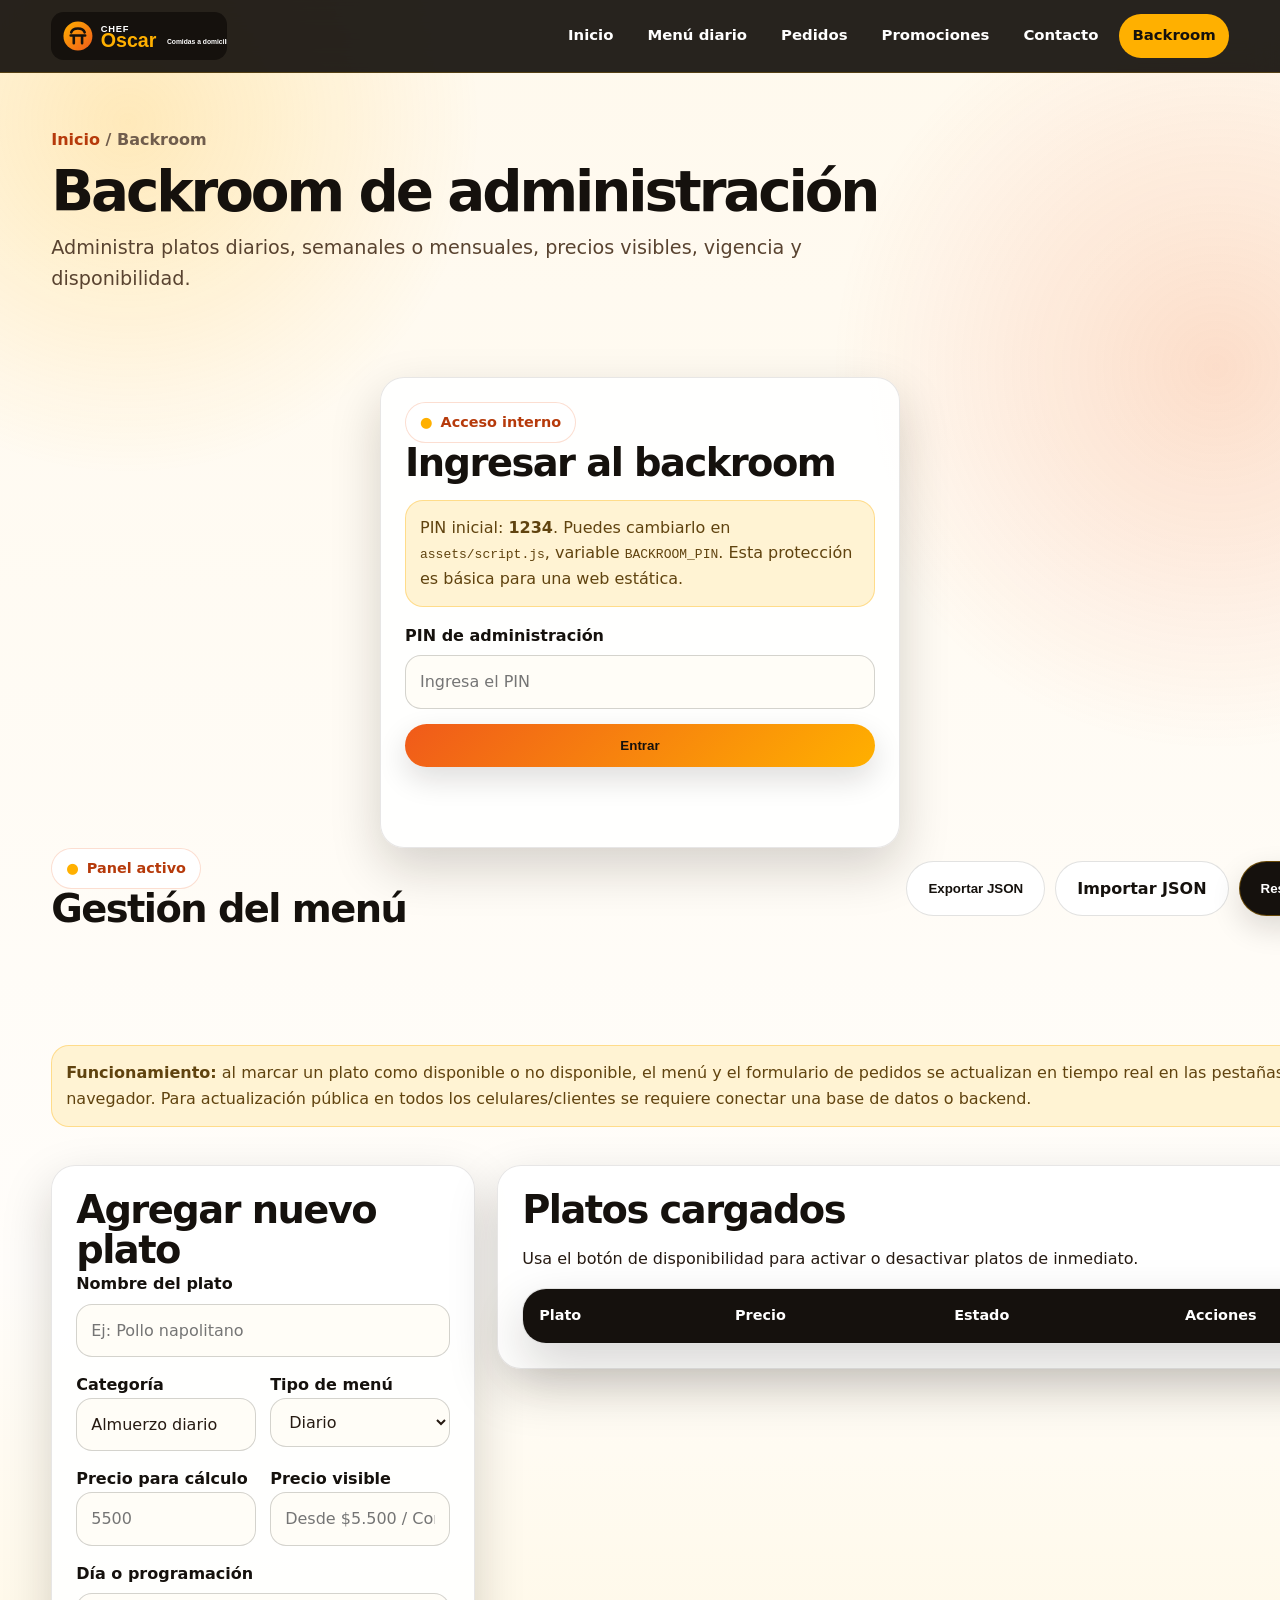
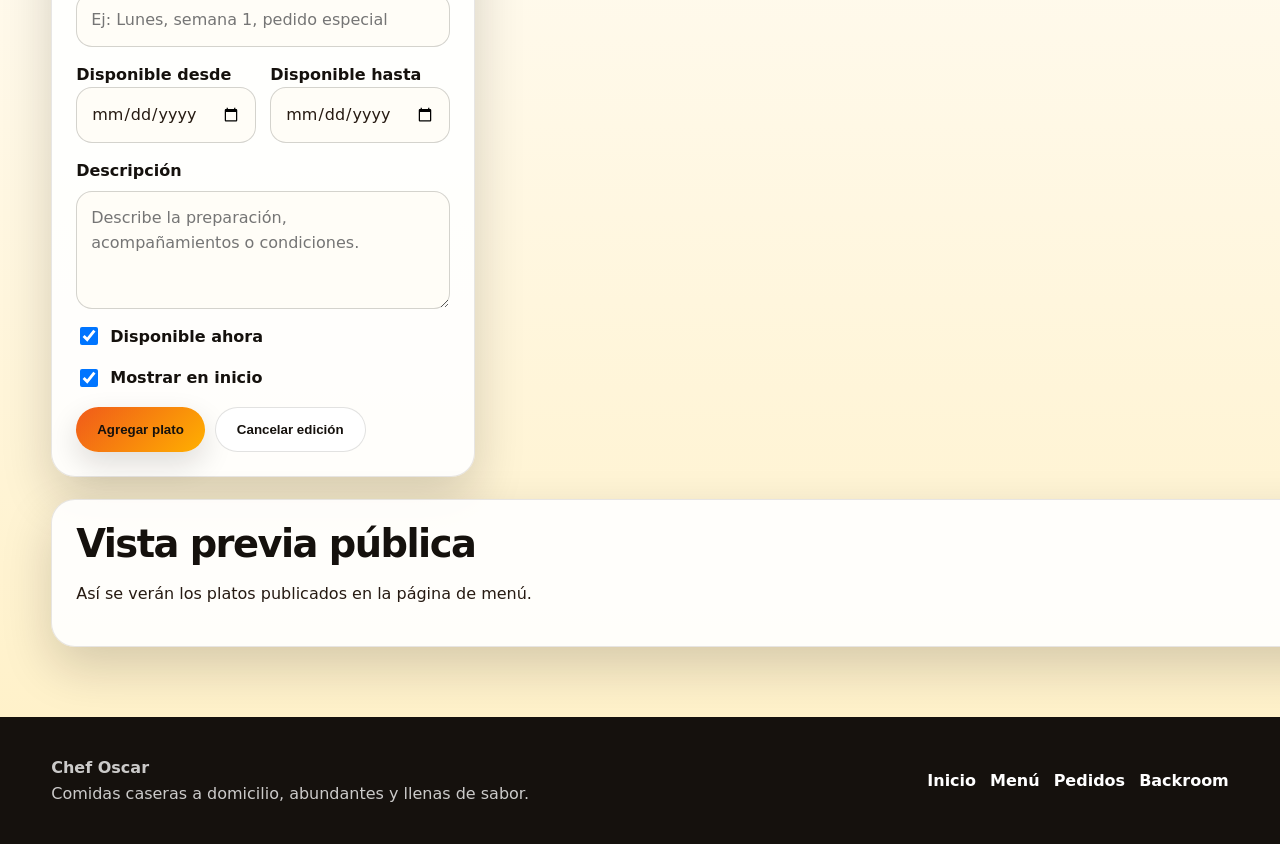
==== backroom.html @ 794a7e3a "version 2 de la página" ====
<!doctype html>
<html lang="es-CL">
<head>
  <meta charset="utf-8">
  <meta name="viewport" content="width=device-width, initial-scale=1">
  <title>Backroom | Chef Oscar</title>
  <meta name="description" content="Backroom de administración para modificar el menú de Chef Oscar.">
  <meta name="robots" content="noindex, nofollow">
  <meta name="theme-color" content="#15110d">
  <link rel="icon" href="assets/logo.svg" type="image/svg+xml">
  <link rel="stylesheet" href="assets/styles.css">
</head>
<body class="backroom-page">
<header class="topbar">
  <div class="container nav">
    <a class="logo" href="index.html" aria-label="Ir al inicio"><img src="assets/logo.svg" alt="Chef Oscar"></a>
    <button class="nav-toggle" type="button" aria-label="Abrir menú" data-menu-toggle>Menú</button>
    <nav class="menu" aria-label="Navegación principal" data-menu>
      <a href="index.html">Inicio</a>
      <a href="menu.html">Menú diario</a>
      <a href="pedidos.html">Pedidos</a>
      <a href="promociones.html">Promociones</a>
      <a href="contacto.html">Contacto</a>
      <a href="backroom.html" class="active">Backroom</a>
    </nav>
  </div>
</header>
<main>
  <section class="page-header"><div class="container"><div class="breadcrumb"><a href="index.html">Inicio</a> / Backroom</div><h1>Backroom de administración</h1><p class="lead">Administra platos diarios, semanales o mensuales, precios visibles, vigencia y disponibilidad.</p></div></section>
  <section class="admin-shell"><div class="container">
    <div class="admin-card admin-lock" id="adminLock">
      <span class="eyebrow">Acceso interno</span>
      <h2>Ingresar al backroom</h2>
      <p class="backroom-note">PIN inicial: <strong>1234</strong>. Puedes cambiarlo en <code>assets/script.js</code>, variable <code>BACKROOM_PIN</code>. Esta protección es básica para una web estática.</p>
      <div class="field"><label for="adminPin">PIN de administración</label><input id="adminPin" type="password" placeholder="Ingresa el PIN"></div>
      <button class="btn btn-primary full" type="button" id="unlockAdmin">Entrar</button>
      <p class="admin-message" id="adminLockMessage"></p>
    </div>

    <div class="admin-panel" id="adminPanel" hidden>
      <div class="admin-toolbar">
        <div><span class="eyebrow">Panel activo</span><h2>Gestión del menú</h2></div>
        <div class="admin-actions-main">
          <button class="btn btn-outline" type="button" id="exportMenu">Exportar JSON</button>
          <label class="btn btn-outline import-label">Importar JSON<input id="importMenu" type="file" accept="application/json" hidden></label>
          <button class="btn btn-soft" type="button" id="resetMenu">Restaurar inicial</button>
          <button class="btn btn-soft" type="button" id="logoutAdmin">Salir</button>
        </div>
      </div>
      <p class="admin-message" id="adminPanelMessage"></p>
      <p class="backroom-note"><strong>Funcionamiento:</strong> al marcar un plato como disponible o no disponible, el menú y el formulario de pedidos se actualizan en tiempo real en las pestañas abiertas del mismo navegador. Para actualización pública en todos los celulares/clientes se requiere conectar una base de datos o backend.</p>

      <div class="admin-grid">
        <form class="admin-card" id="dishForm">
          <h2 id="formTitle">Agregar nuevo plato</h2>
          <input type="hidden" name="id">
          <div class="field"><label for="name">Nombre del plato</label><input id="name" name="name" type="text" placeholder="Ej: Pollo napolitano"></div>
          <div class="field two"><div><label for="category">Categoría</label><input id="category" name="category" type="text" value="Almuerzo diario" placeholder="Almuerzo diario"></div><div><label for="period">Tipo de menú</label><select id="period" name="period"><option value="diario">Diario</option><option value="semanal">Semanal</option><option value="mensual">Mensual</option><option value="especial">Especial</option></select></div></div>
          <div class="field two"><div><label for="price">Precio para cálculo</label><input id="price" name="price" type="number" min="0" step="100" placeholder="5500"></div><div><label for="priceLabel">Precio visible</label><input id="priceLabel" name="priceLabel" type="text" placeholder="Desde $5.500 / Consultar"></div></div>
          <div class="field"><label for="day">Día o programación</label><input id="day" name="day" type="text" placeholder="Ej: Lunes, semana 1, pedido especial"></div>
          <div class="field two"><div><label for="validFrom">Disponible desde</label><input id="validFrom" name="validFrom" type="date"></div><div><label for="validTo">Disponible hasta</label><input id="validTo" name="validTo" type="date"></div></div>
          <div class="field"><label for="description">Descripción</label><textarea id="description" name="description" placeholder="Describe la preparación, acompañamientos o condiciones."></textarea></div>
          <div class="switch-row">
            <label class="checkline"><input id="available" name="available" type="checkbox" checked> Disponible ahora</label>
            <label class="checkline"><input id="featured" name="featured" type="checkbox" checked> Mostrar en inicio</label>
          </div>
          <div class="admin-actions-main">
            <button class="btn btn-primary" type="submit" id="saveDish">Agregar plato</button>
            <button class="btn btn-outline" type="button" id="cancelEdit" hidden>Cancelar edición</button>
          </div>
        </form>

        <div class="admin-card admin-table">
          <h2>Platos cargados</h2>
          <p>Usa el botón de disponibilidad para activar o desactivar platos de inmediato.</p>
          <div class="table-wrap"><table><thead><tr><th>Plato</th><th>Precio</th><th>Estado</th><th>Acciones</th></tr></thead><tbody id="adminDishList"></tbody></table></div>
        </div>
      </div>

      <div class="admin-card">
        <h2>Vista previa pública</h2>
        <p>Así se verán los platos publicados en la página de menú.</p>
        <div class="live-preview" id="adminLivePreview"></div>
      </div>
    </div>
  </div></section>
</main>
<footer class="footer">
  <div class="container footer-grid">
    <div>
      <strong>Chef Oscar</strong><br>
      Comidas caseras a domicilio, abundantes y llenas de sabor.
    </div>
    <div class="footer-links">
      <a href="index.html">Inicio</a>
      <a href="menu.html">Menú</a>
      <a href="pedidos.html">Pedidos</a>
      <a href="backroom.html">Backroom</a>
    </div>
  </div>
</footer>
<script src="assets/script.js"></script>
</body>
</html>
---- assets/styles.css ----
:root{
  --black:#15110d;
  --black-2:#241812;
  --brown:#5a351d;
  --wood:#7a431f;
  --orange:#f05a1a;
  --orange-dark:#b63a0b;
  --yellow:#ffb000;
  --yellow-soft:#ffe7a6;
  --cream:#fff3d3;
  --cream-2:#fff9ed;
  --green:#6f8f1f;
  --white:#ffffff;
  --text:#261a12;
  --muted:#705d4d;
  --shadow:0 20px 50px rgba(21,17,13,.18);
  --radius:24px;
}
*{box-sizing:border-box}
html{scroll-behavior:smooth}
body{
  margin:0;
  font-family:Inter, ui-sans-serif, system-ui, -apple-system, BlinkMacSystemFont, "Segoe UI", Arial, sans-serif;
  color:var(--text);
  background:
    radial-gradient(circle at 10% 5%, rgba(255,176,0,.22), transparent 22rem),
    radial-gradient(circle at 95% 15%, rgba(240,90,26,.18), transparent 24rem),
    linear-gradient(180deg,var(--cream-2),#fffdfa 52%,#fff0c4);
  line-height:1.6;
}
a{color:inherit;text-decoration:none}
img{max-width:100%;display:block}
.container{width:min(1180px,92%);margin-inline:auto}
.topbar{position:sticky;top:0;z-index:50;background:rgba(21,17,13,.92);backdrop-filter:blur(14px);border-bottom:1px solid rgba(255,176,0,.22)}
.nav{display:flex;align-items:center;justify-content:space-between;gap:18px;padding:12px 0}.logo img{width:176px;height:auto}.menu{display:flex;align-items:center;gap:8px;flex-wrap:wrap;justify-content:flex-end}.menu a{padding:10px 13px;border-radius:999px;color:#fff;font-weight:800;font-size:.93rem}.menu a:hover,.menu a.active{background:var(--yellow);color:var(--black)}.nav-toggle{display:none;border:1px solid rgba(255,255,255,.2);background:rgba(255,255,255,.08);color:#fff;border-radius:999px;padding:9px 14px;font-weight:900}
.btn{display:inline-flex;align-items:center;justify-content:center;gap:10px;border:0;border-radius:999px;padding:14px 21px;font-weight:900;cursor:pointer;transition:.2s ease;box-shadow:0 12px 30px rgba(21,17,13,.14)}.btn-primary{background:linear-gradient(135deg,var(--orange),var(--yellow));color:var(--black)}.btn-primary:hover{transform:translateY(-2px);filter:saturate(1.08)}.btn-soft{background:var(--black);color:white;border:1px solid rgba(255,176,0,.36)}.btn-soft:hover{background:#000;transform:translateY(-2px)}.btn-outline{background:white;color:var(--black);border:1px solid rgba(21,17,13,.12);box-shadow:none}.btn-outline:hover{background:var(--yellow-soft)}.full{width:100%}.spaced{margin-top:12px}
.hero{padding:72px 0 46px;position:relative;overflow:hidden}.hero-grid{display:grid;grid-template-columns:1.03fr .97fr;gap:38px;align-items:center}.hero-copy{position:relative;z-index:2}.eyebrow{display:inline-flex;align-items:center;gap:8px;border-radius:999px;background:#fff;border:1px solid rgba(240,90,26,.2);padding:8px 14px;color:var(--orange-dark);font-weight:900;font-size:.9rem}.eyebrow:before{content:"●";color:var(--yellow)}.eyebrow.dark{background:rgba(255,176,0,.12);border-color:rgba(255,176,0,.22);color:var(--yellow)}h1{font-size:clamp(2.5rem,5vw,5.4rem);line-height:.98;margin:18px 0 18px;letter-spacing:-.055em;color:var(--black)}h1 span{color:var(--orange)}h2{font-size:clamp(2rem,3vw,3.2rem);line-height:1.06;margin:0;color:var(--black);letter-spacing:-.04em}.lead{font-size:clamp(1.05rem,1.5vw,1.24rem);color:#594330;max-width:68ch;margin:0 0 26px}.hero-actions{display:flex;gap:12px;flex-wrap:wrap;margin-top:25px}.mini-stats{display:grid;grid-template-columns:repeat(3,1fr);gap:12px;margin-top:30px}.stat{background:rgba(255,255,255,.78);border:1px solid rgba(240,90,26,.16);border-radius:20px;padding:15px;box-shadow:var(--shadow)}.stat strong{display:block;color:var(--black);font-size:1.35rem}.stat span{font-size:.9rem;color:var(--muted)}.hero-card{background:linear-gradient(135deg,#1c1410,#3a2114);border:1px solid rgba(255,176,0,.24);border-radius:34px;padding:18px;box-shadow:var(--shadow);position:relative;overflow:hidden}.hero-card:before{content:"";position:absolute;inset:auto -80px -80px auto;width:220px;height:220px;border-radius:50%;background:rgba(255,176,0,.20)}.hero-card img{border-radius:26px;aspect-ratio:4/5;object-fit:cover;width:100%;position:relative}.card-caption{position:relative;display:flex;justify-content:space-between;gap:12px;align-items:center;margin-top:14px;background:rgba(255,255,255,.08);border:1px solid rgba(255,255,255,.12);border-radius:20px;padding:14px 16px;color:white}.card-caption small{color:rgba(255,255,255,.72)}
.section{padding:64px 0}.section-dark{background:linear-gradient(135deg,var(--black),#2a1810 70%,#3c210f);color:white;box-shadow:inset 0 1px 0 rgba(255,255,255,.06), inset 0 -1px 0 rgba(255,255,255,.06)}.section-title{display:flex;justify-content:space-between;align-items:end;gap:20px;margin-bottom:26px}.section-title p{margin:0;color:var(--muted);max-width:58ch}.section-title.light h2{color:white}.section-title.light p{color:rgba(255,255,255,.72)}.grid{display:grid;gap:18px}.grid-3{grid-template-columns:repeat(3,1fr)}.grid-2{grid-template-columns:repeat(2,1fr)}
.food-card,.info-card,.form-card,.quote-result,.note-card{background:rgba(255,255,255,.86);border:1px solid rgba(21,17,13,.1);border-radius:var(--radius);box-shadow:var(--shadow)}.section-dark .food-card{background:rgba(255,255,255,.08);border-color:rgba(255,255,255,.14);color:white;box-shadow:none}.food-card{padding:22px;display:flex;flex-direction:column;min-height:230px}.food-top{display:flex;justify-content:space-between;gap:10px;align-items:center;margin-bottom:16px}.food-top span{background:var(--yellow);color:var(--black);border-radius:999px;padding:7px 10px;font-size:.8rem;font-weight:900}.food-top strong{color:var(--orange);font-size:.98rem}.section-dark .food-top strong{color:var(--yellow)}.food-card h3{margin:0 0 9px;font-size:1.45rem;color:inherit}.food-card p{margin:0 0 18px;color:var(--muted)}.section-dark .food-card p{color:rgba(255,255,255,.72)}.food-actions{display:flex;justify-content:space-between;gap:10px;align-items:center;margin-top:auto;padding-top:16px;border-top:1px solid rgba(21,17,13,.1);font-size:.9rem;color:var(--muted)}.section-dark .food-actions{border-top-color:rgba(255,255,255,.14);color:rgba(255,255,255,.66)}.mini-link{font-weight:900;color:var(--orange)}.section-dark .mini-link{color:var(--yellow)}
.feature-grid{display:grid;grid-template-columns:.9fr 1.1fr;gap:34px;align-items:center}.promo-card{background:white;border:1px solid rgba(21,17,13,.12);border-radius:30px;padding:14px;box-shadow:var(--shadow);overflow:hidden}.promo-card img{border-radius:22px;aspect-ratio:4/4.6;object-fit:cover;width:100%}.promo-card h3{margin:14px 6px 6px;color:var(--black)}.promo-card p{margin:0 6px 10px;color:var(--muted)}.image-promo{background:linear-gradient(135deg,#1f1410,#3d2314)}.feature-copy p{color:var(--muted);font-size:1.05rem}.benefit-list{display:grid;gap:12px;margin-top:24px}.benefit-list div{display:flex;gap:12px;align-items:start;background:white;border:1px solid rgba(21,17,13,.1);border-radius:18px;padding:14px}.benefit-list b{background:var(--yellow);color:var(--black);border-radius:999px;min-width:42px;height:42px;display:grid;place-items:center}.benefit-list span{color:var(--muted)}
.wide-band{background:linear-gradient(135deg,var(--black),#3b2012);color:white;border-radius:34px;padding:34px;box-shadow:var(--shadow);position:relative;overflow:hidden}.wide-band:before{content:"";position:absolute;width:240px;height:240px;background:rgba(255,176,0,.16);border-radius:50%;right:-60px;top:-90px}.wide-band h2,.wide-band p,.wide-band .steps{position:relative}.wide-band h2{color:white;margin:0 0 12px}.wide-band p{margin:0;color:rgba(255,255,255,.78);max-width:70ch}.steps{display:grid;grid-template-columns:repeat(4,1fr);gap:16px;margin-top:24px}.step{background:rgba(255,255,255,.1);border:1px solid rgba(255,255,255,.14);border-radius:20px;padding:18px}.step b{display:flex;width:38px;height:38px;background:var(--yellow);color:var(--black);border-radius:50%;align-items:center;justify-content:center;margin-bottom:10px}.step strong{display:block;color:white}.step span{color:rgba(255,255,255,.74);font-size:.93rem}
.page-header{padding:54px 0 22px}.page-header h1{font-size:clamp(2.35rem,4.4vw,4.8rem);margin:12px 0 14px}.breadcrumb{color:var(--muted);font-weight:800}.breadcrumb a{color:var(--orange-dark)}.table-wrap{overflow:auto;border-radius:24px;border:1px solid rgba(21,17,13,.12);background:white;box-shadow:var(--shadow)}table{width:100%;border-collapse:collapse;min-width:780px}th,td{text-align:left;padding:15px 16px;border-bottom:1px solid rgba(21,17,13,.08)}th{background:var(--black);color:white;font-size:.9rem}td{color:#3c2a1d}tr:hover td{background:#fff7e6}.note-card{padding:28px}.note-card p{color:var(--muted);margin-bottom:0}.form-layout{display:grid;grid-template-columns:1fr .8fr;gap:22px;align-items:start}.form-card{padding:24px}.field{display:grid;gap:7px;margin-bottom:15px}.field.two{grid-template-columns:1fr 1fr;gap:14px}.field label{font-weight:900;color:var(--black)}.field input,.field select,.field textarea{width:100%;border:1px solid rgba(21,17,13,.18);border-radius:16px;padding:13px 14px;font:inherit;background:#fffdf7;color:var(--text);outline:none}.field textarea{min-height:118px;resize:vertical}.field input:focus,.field select:focus,.field textarea:focus{border-color:var(--orange);box-shadow:0 0 0 4px rgba(255,176,0,.22)}.form-help{font-size:.9rem;color:var(--muted);margin-bottom:0}.quote-result{padding:24px;position:sticky;top:96px}.quote-result strong{display:block;font-size:2.4rem;color:var(--black);margin:12px 0}.quote-result p{color:var(--muted)}.notice{background:#fff3d3;border:1px solid rgba(255,176,0,.35);border-radius:18px;padding:14px;color:#60430f}.promo-grid{display:grid;grid-template-columns:repeat(2,1fr);gap:22px}.contact-list{display:grid;gap:12px}.contact-item{display:flex;gap:12px;background:rgba(255,255,255,.86);border:1px solid rgba(21,17,13,.1);border-radius:20px;padding:16px;box-shadow:0 12px 28px rgba(21,17,13,.08)}.contact-item b{color:var(--black)}.icon{width:42px;height:42px;border-radius:14px;display:grid;place-items:center;background:var(--yellow-soft);font-size:1.2rem;flex:0 0 auto}.detail-card{padding:22px}.detail-card h3{margin:0 0 10px;color:var(--black)}.detail-card p{margin:0;color:var(--muted)}
.footer{padding:38px 0;background:var(--black);color:rgba(255,255,255,.78);margin-top:56px}.footer-grid{display:grid;grid-template-columns:1.1fr .9fr;gap:24px;align-items:center}.footer a{color:white;font-weight:900}.footer-links{display:flex;gap:14px;justify-content:flex-end;flex-wrap:wrap}.floating-whatsapp{position:fixed;right:18px;bottom:18px;z-index:60;background:#25d366;color:#08220f;border-radius:999px;padding:13px 17px;font-weight:950;box-shadow:0 16px 36px rgba(21,17,13,.26)}.floating-whatsapp:hover{filter:saturate(1.08);transform:translateY(-1px)}
@media (max-width:930px){.hero-grid,.feature-grid,.form-layout,.grid-2,.footer-grid{grid-template-columns:1fr}.grid-3,.promo-grid{grid-template-columns:1fr 1fr}.steps{grid-template-columns:1fr 1fr}.section-title{align-items:start;flex-direction:column}.mini-stats{grid-template-columns:1fr 1fr}.quote-result{position:static}.menu{display:none;width:100%;flex-direction:column;align-items:stretch;padding-top:10px}.menu.open{display:flex}.menu a{text-align:center;background:rgba(255,255,255,.06)}.nav{align-items:flex-start;flex-wrap:wrap}.nav-toggle{display:inline-flex}.hero{padding-top:44px}.hero-card img{aspect-ratio:4/4.4}}
@media (max-width:640px){.grid-3,.promo-grid,.steps,.mini-stats,.field.two{grid-template-columns:1fr}.hero-actions{flex-direction:column}.btn{width:100%}.logo img{width:150px}.floating-whatsapp{left:14px;right:14px;text-align:center;justify-content:center}.page-header{padding-top:34px}.section{padding:46px 0}.hero-card{padding:12px}.card-caption{flex-direction:column;align-items:flex-start}h1{font-size:clamp(2.2rem,15vw,3.4rem)}}


.status-line{display:flex;justify-content:space-between;align-items:center;gap:12px;margin:-6px 0 14px}.status-line small{color:var(--muted);font-weight:800}.section-dark .status-line small{color:rgba(255,255,255,.68)}.status-pill{display:inline-flex;align-items:center;justify-content:center;border-radius:999px;padding:6px 10px;font-size:.78rem;font-weight:950;white-space:nowrap}.status-pill.on{background:#d7f7df;color:#165b28}.status-pill.off{background:#ffe0d8;color:#93270f}.food-card.unavailable{opacity:.68;filter:grayscale(.12)}.row-muted td{color:#897868}.empty-state{grid-column:1/-1;background:rgba(255,255,255,.86);border:1px dashed rgba(21,17,13,.18);border-radius:22px;padding:24px;text-align:center;color:var(--muted);font-weight:900}.admin-shell{padding:34px 0 70px}.admin-lock{max-width:520px;margin:0 auto}.admin-panel{display:grid;gap:22px}.admin-toolbar{display:flex;gap:12px;justify-content:space-between;align-items:center;flex-wrap:wrap}.admin-message{min-height:24px;font-weight:900}.admin-message.ok{color:#165b28}.admin-message.error{color:#93270f}.admin-card{background:rgba(255,255,255,.9);border:1px solid rgba(21,17,13,.1);border-radius:var(--radius);box-shadow:var(--shadow);padding:24px}.admin-grid{display:grid;grid-template-columns:1fr 1.25fr;gap:22px;align-items:start}.admin-table table{min-width:920px}.admin-actions{display:flex;gap:8px;flex-wrap:wrap}.btn-table{border:0;border-radius:999px;padding:9px 11px;font-weight:950;cursor:pointer;background:var(--black);color:white}.btn-table.success{background:#1b7f3b}.btn-table.danger{background:#b33118}.btn-table:hover{filter:saturate(1.08);transform:translateY(-1px)}.switch-row{display:flex;gap:16px;flex-wrap:wrap;margin:12px 0 16px}.checkline{display:flex;align-items:center;gap:9px;font-weight:900;color:var(--black)}.checkline input{width:18px;height:18px}.admin-actions-main{display:flex;gap:10px;flex-wrap:wrap}.import-label{cursor:pointer}.live-preview{display:grid;grid-template-columns:repeat(3,1fr);gap:16px}.backroom-note{background:#fff3d3;border:1px solid rgba(255,176,0,.35);border-radius:18px;padding:14px;color:#60430f}.backroom-page .footer{margin-top:0}@media (max-width:930px){.admin-grid{grid-template-columns:1fr}.live-preview{grid-template-columns:1fr 1fr}}@media (max-width:640px){.live-preview{grid-template-columns:1fr}.admin-actions-main,.admin-toolbar{align-items:stretch;flex-direction:column}.admin-actions-main .btn,.admin-toolbar .btn{width:100%}}
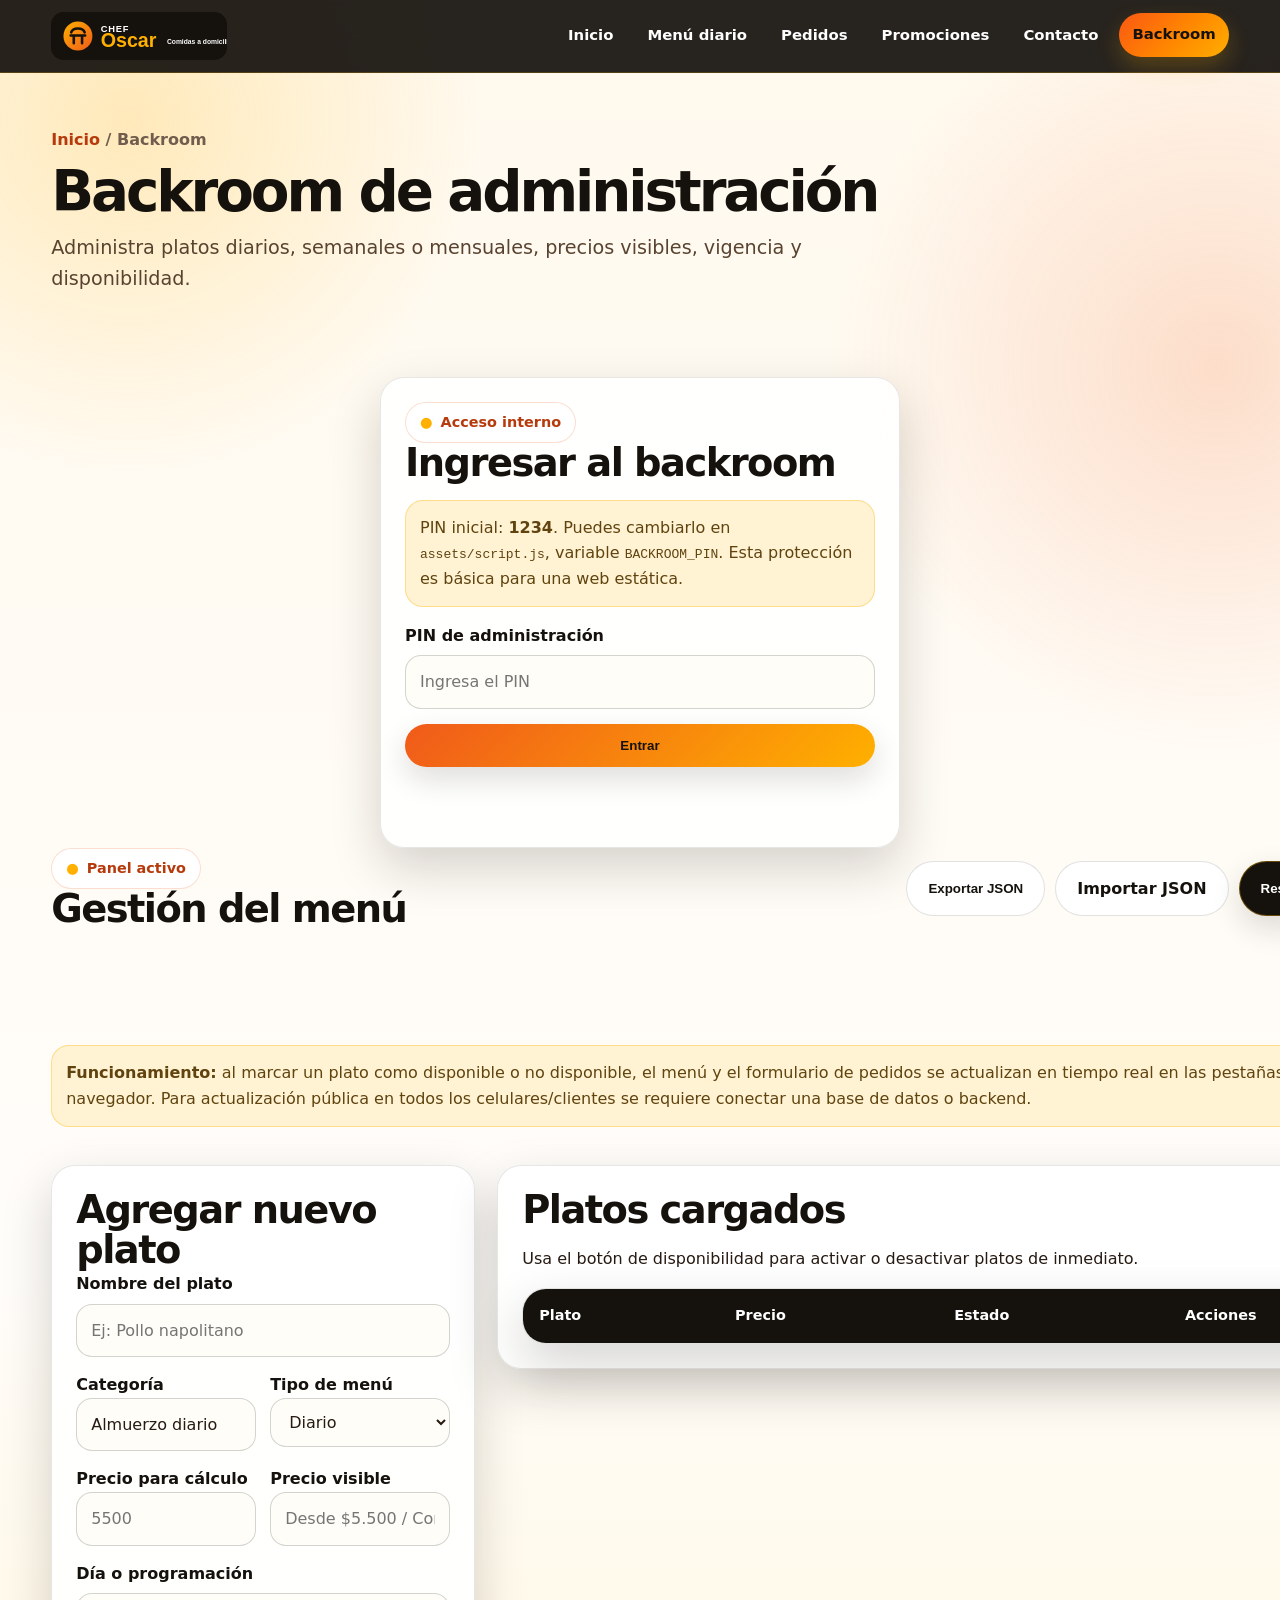
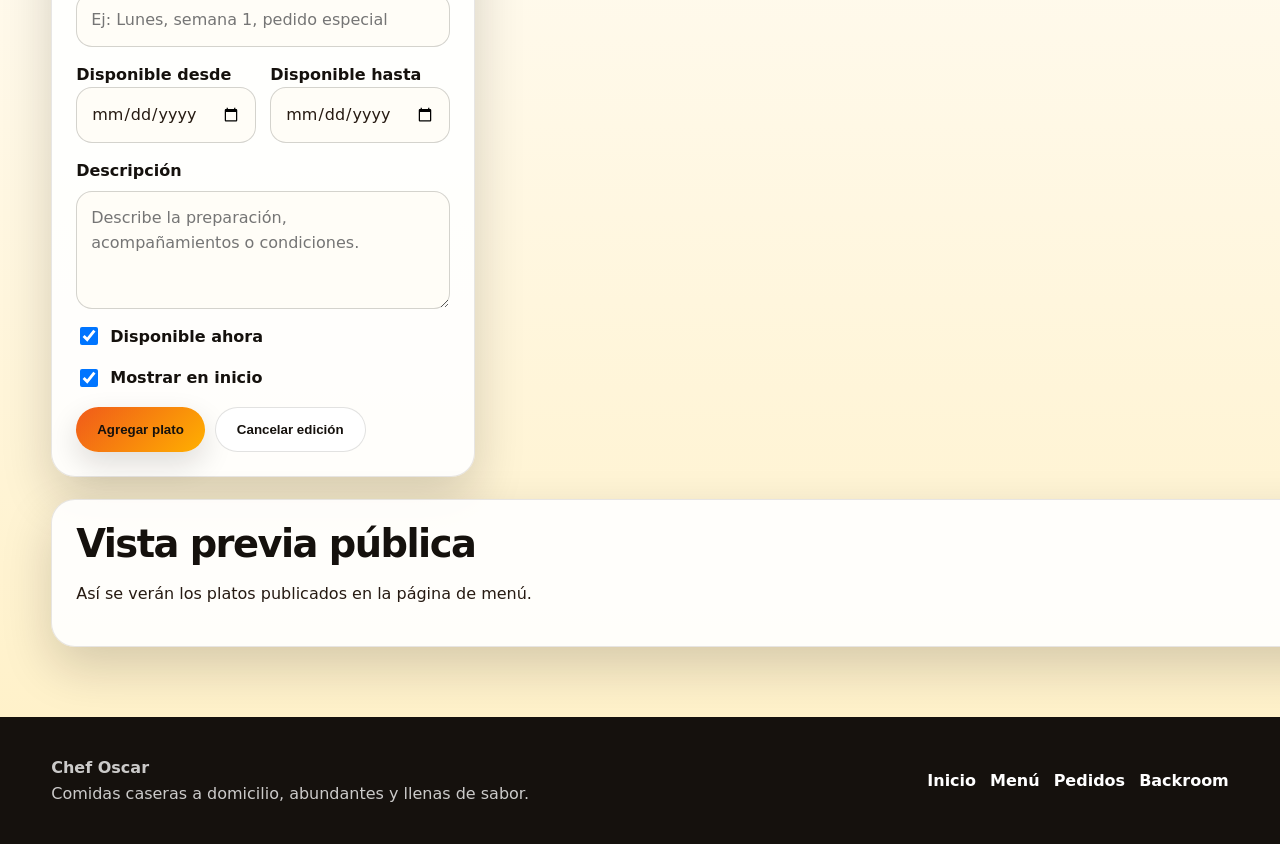
==== commit aeb5951c: "se incorpora boton de backroom" ====
--- a/backroom.html
+++ b/backroom.html
@@ -3,12 +3,15 @@
 <head>
   <meta charset="utf-8">
   <meta name="viewport" content="width=device-width, initial-scale=1">
+  <meta http-equiv="Cache-Control" content="no-cache, no-store, must-revalidate">
+  <meta http-equiv="Pragma" content="no-cache">
+  <meta http-equiv="Expires" content="0">
   <title>Backroom | Chef Oscar</title>
   <meta name="description" content="Backroom de administración para modificar el menú de Chef Oscar.">
   <meta name="robots" content="noindex, nofollow">
   <meta name="theme-color" content="#15110d">
   <link rel="icon" href="assets/logo.svg" type="image/svg+xml">
-  <link rel="stylesheet" href="assets/styles.css">
+  <link rel="stylesheet" href="assets/styles.css?v=backroom-acceso-20260623-3">
 </head>
 <body class="backroom-page">
 <header class="topbar">
@@ -21,7 +24,7 @@
       <a href="pedidos.html">Pedidos</a>
       <a href="promociones.html">Promociones</a>
       <a href="contacto.html">Contacto</a>
-      <a href="backroom.html" class="active">Backroom</a>
+      <a href="backroom.html" class="active admin-access">Backroom</a>
     </nav>
   </div>
 </header>
@@ -95,10 +98,10 @@
       <a href="index.html">Inicio</a>
       <a href="menu.html">Menú</a>
       <a href="pedidos.html">Pedidos</a>
-      <a href="backroom.html">Backroom</a>
+      <a href="backroom.html" class="admin-access">Backroom</a>
     </div>
   </div>
 </footer>
-<script src="assets/script.js"></script>
+<script src="assets/script.js?v=backroom-acceso-20260623-3"></script>
 </body>
 </html>
--- a/assets/styles.css
+++ b/assets/styles.css
@@ -47,3 +47,10 @@
 
 
 .status-line{display:flex;justify-content:space-between;align-items:center;gap:12px;margin:-6px 0 14px}.status-line small{color:var(--muted);font-weight:800}.section-dark .status-line small{color:rgba(255,255,255,.68)}.status-pill{display:inline-flex;align-items:center;justify-content:center;border-radius:999px;padding:6px 10px;font-size:.78rem;font-weight:950;white-space:nowrap}.status-pill.on{background:#d7f7df;color:#165b28}.status-pill.off{background:#ffe0d8;color:#93270f}.food-card.unavailable{opacity:.68;filter:grayscale(.12)}.row-muted td{color:#897868}.empty-state{grid-column:1/-1;background:rgba(255,255,255,.86);border:1px dashed rgba(21,17,13,.18);border-radius:22px;padding:24px;text-align:center;color:var(--muted);font-weight:900}.admin-shell{padding:34px 0 70px}.admin-lock{max-width:520px;margin:0 auto}.admin-panel{display:grid;gap:22px}.admin-toolbar{display:flex;gap:12px;justify-content:space-between;align-items:center;flex-wrap:wrap}.admin-message{min-height:24px;font-weight:900}.admin-message.ok{color:#165b28}.admin-message.error{color:#93270f}.admin-card{background:rgba(255,255,255,.9);border:1px solid rgba(21,17,13,.1);border-radius:var(--radius);box-shadow:var(--shadow);padding:24px}.admin-grid{display:grid;grid-template-columns:1fr 1.25fr;gap:22px;align-items:start}.admin-table table{min-width:920px}.admin-actions{display:flex;gap:8px;flex-wrap:wrap}.btn-table{border:0;border-radius:999px;padding:9px 11px;font-weight:950;cursor:pointer;background:var(--black);color:white}.btn-table.success{background:#1b7f3b}.btn-table.danger{background:#b33118}.btn-table:hover{filter:saturate(1.08);transform:translateY(-1px)}.switch-row{display:flex;gap:16px;flex-wrap:wrap;margin:12px 0 16px}.checkline{display:flex;align-items:center;gap:9px;font-weight:900;color:var(--black)}.checkline input{width:18px;height:18px}.admin-actions-main{display:flex;gap:10px;flex-wrap:wrap}.import-label{cursor:pointer}.live-preview{display:grid;grid-template-columns:repeat(3,1fr);gap:16px}.backroom-note{background:#fff3d3;border:1px solid rgba(255,176,0,.35);border-radius:18px;padding:14px;color:#60430f}.backroom-page .footer{margin-top:0}@media (max-width:930px){.admin-grid{grid-template-columns:1fr}.live-preview{grid-template-columns:1fr 1fr}}@media (max-width:640px){.live-preview{grid-template-columns:1fr}.admin-actions-main,.admin-toolbar{align-items:stretch;flex-direction:column}.admin-actions-main .btn,.admin-toolbar .btn{width:100%}}
+
+
+.menu a.admin-access{background:linear-gradient(135deg,var(--orange),var(--yellow));color:var(--black);box-shadow:0 10px 22px rgba(255,176,0,.22)}
+.menu a.admin-access:hover,.menu a.admin-access.active{filter:saturate(1.08);transform:translateY(-1px)}
+.floating-admin{position:fixed;left:18px;bottom:18px;z-index:61;background:var(--black);color:white;border:1px solid rgba(255,176,0,.45);border-radius:999px;padding:12px 15px;font-weight:950;box-shadow:0 16px 36px rgba(21,17,13,.24)}
+.floating-admin:hover{background:#000;transform:translateY(-1px)}
+@media (max-width:640px){.floating-admin{left:14px;right:auto;bottom:74px;padding:10px 13px;font-size:.9rem}.menu a.admin-access{text-align:center}}
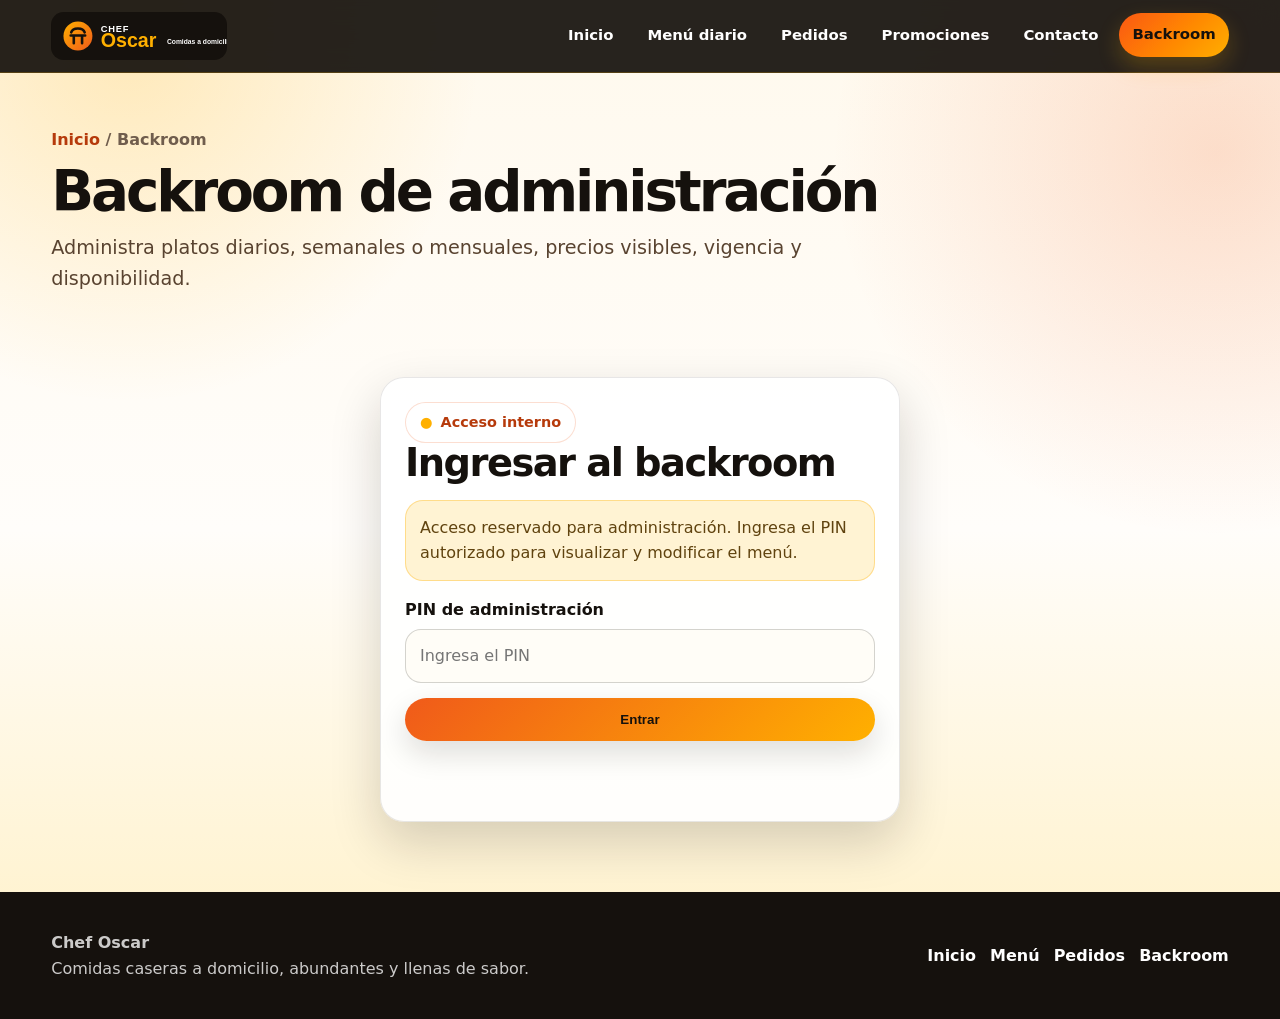
==== commit 7dd1aed7: "bakcroom privado" ====
--- a/backroom.html
+++ b/backroom.html
@@ -11,7 +11,7 @@
   <meta name="robots" content="noindex, nofollow">
   <meta name="theme-color" content="#15110d">
   <link rel="icon" href="assets/logo.svg" type="image/svg+xml">
-  <link rel="stylesheet" href="assets/styles.css?v=backroom-acceso-20260623-3">
+  <link rel="stylesheet" href="assets/styles.css?v=backroom-seguro-20260623-4">
 </head>
 <body class="backroom-page">
 <header class="topbar">
@@ -34,13 +34,13 @@
     <div class="admin-card admin-lock" id="adminLock">
       <span class="eyebrow">Acceso interno</span>
       <h2>Ingresar al backroom</h2>
-      <p class="backroom-note">PIN inicial: <strong>1234</strong>. Puedes cambiarlo en <code>assets/script.js</code>, variable <code>BACKROOM_PIN</code>. Esta protección es básica para una web estática.</p>
+      <p class="backroom-note">Acceso reservado para administración. Ingresa el PIN autorizado para visualizar y modificar el menú.</p>
       <div class="field"><label for="adminPin">PIN de administración</label><input id="adminPin" type="password" placeholder="Ingresa el PIN"></div>
       <button class="btn btn-primary full" type="button" id="unlockAdmin">Entrar</button>
       <p class="admin-message" id="adminLockMessage"></p>
     </div>
 
-    <div class="admin-panel" id="adminPanel" hidden>
+    <div class="admin-panel" id="adminPanel" hidden style="display:none">
       <div class="admin-toolbar">
         <div><span class="eyebrow">Panel activo</span><h2>Gestión del menú</h2></div>
         <div class="admin-actions-main">
@@ -102,6 +102,6 @@
     </div>
   </div>
 </footer>
-<script src="assets/script.js?v=backroom-acceso-20260623-3"></script>
+<script src="assets/script.js?v=backroom-seguro-20260623-4"></script>
 </body>
 </html>
--- a/assets/styles.css
+++ b/assets/styles.css
@@ -1,3 +1,4 @@
+[hidden]{display:none!important}
 
 :root{
   --black:#15110d;
@@ -54,3 +55,6 @@
 .floating-admin{position:fixed;left:18px;bottom:18px;z-index:61;background:var(--black);color:white;border:1px solid rgba(255,176,0,.45);border-radius:999px;padding:12px 15px;font-weight:950;box-shadow:0 16px 36px rgba(21,17,13,.24)}
 .floating-admin:hover{background:#000;transform:translateY(-1px)}
 @media (max-width:640px){.floating-admin{left:14px;right:auto;bottom:74px;padding:10px 13px;font-size:.9rem}.menu a.admin-access{text-align:center}}
+
+.backroom-page:not(.admin-unlocked) #adminPanel{display:none!important}
+.backroom-page.admin-unlocked #adminLock{display:none!important}
